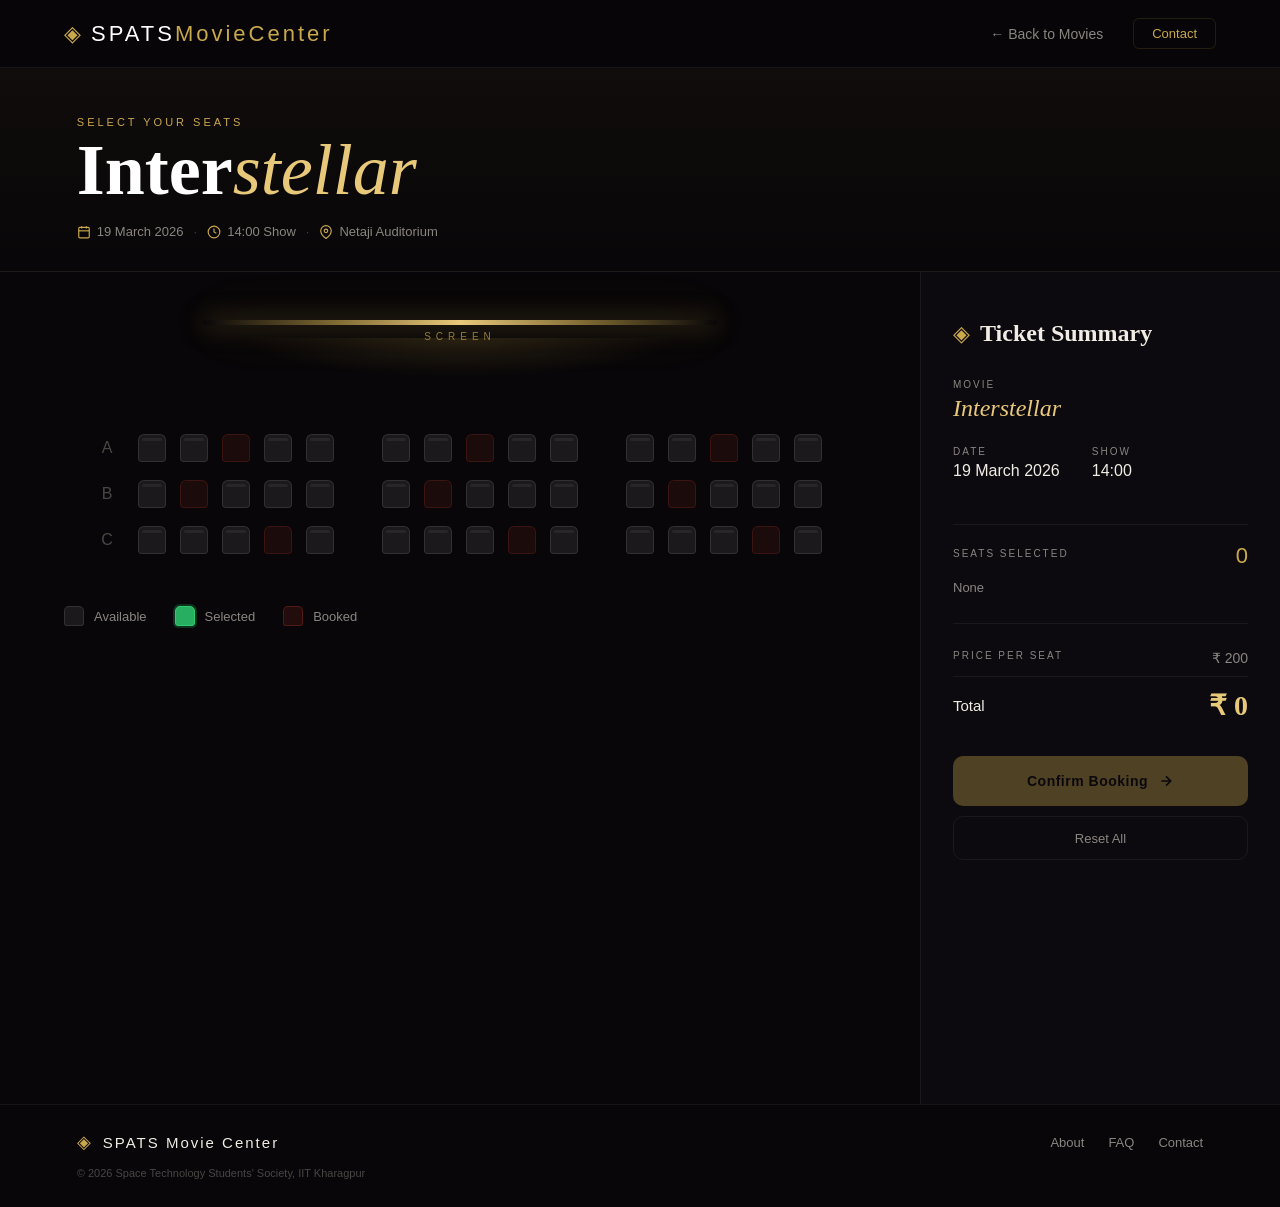
==== booking.html @ 10342fe6 "Add files via upload" ====
<!DOCTYPE html>
<html lang="en">
<head>
    <meta charset="UTF-8">
    <meta name="description" content="SPATS Movie Center">
    <title>Book Tickets — SPATS Movie Center</title>
    <link rel="stylesheet" href="booking.css">
</head>
<body>
    <header class="header" id="header">
        <a href="index2.html" class="logo">
            <span class="logo-icon">◈</span>
            <span class="logo-text">SPATS<em>MovieCenter</em></span>
        </a>
        <nav class="nav">
            <a href="index2.html" class="nav-link">← Back to Movies</a>
            <a href="mailto:dhairyadubey567@gmail.com" class="nav-cta">Contact</a>
        </nav>
    </header>

    <main class="booking-page">
        <div class="page-title">
            <p class="eyebrow">Select Your Seats</p>
            <h1 class="page-heading">Inter<em>stellar</em></h1>
            <div class="show-info">
                <span>
                    <svg width="14" height="14" viewBox="0 0 24 24" fill="none" stroke="currentColor" stroke-width="2"><rect x="3" y="4" width="18" height="18" rx="2"/><line x1="16" y1="2" x2="16" y2="6"/><line x1="8" y1="2" x2="8" y2="6"/><line x1="3" y1="10" x2="21" y2="10"/></svg>
                    19 March 2026
                </span>
                <span class="sep">·</span>
                <span>
                    <svg width="14" height="14" viewBox="0 0 24 24" fill="none" stroke="currentColor" stroke-width="2"><circle cx="12" cy="12" r="10"/><polyline points="12 6 12 12 16 14"/></svg>
                    14:00 Show
                </span>
                <span class="sep">·</span>
                <span>
                    <svg width="14" height="14" viewBox="0 0 24 24" fill="none" stroke="currentColor" stroke-width="2"><path d="M21 10c0 7-9 13-9 13s-9-6-9-13a9 9 0 0118 0z"/><circle cx="12" cy="10" r="3"/></svg>
                    Netaji Auditorium 
                </span>
            </div>
        </div>

        <div class="booking-layout">

            <div class="seat-area">
                <div class="screen-wrap">
                    <div class="screen-bar"></div>
                    <p class="screen-label">SCREEN</p>
                    <div class="screen-glow"></div>
                </div>

                <div class="seats-container">
                    <div class="row-group">
                        <span class="row-label">A</span>
                        <div class="row-seats">
                            <div class="seat-cluster">
                                <div class="seat" data-seat="A1"></div>
                                <div class="seat" data-seat="A2"></div>
                                <div class="seat booked" data-seat="A3"></div>
                                <div class="seat" data-seat="A4"></div>
                                <div class="seat" data-seat="A5"></div>
                            </div>
                            <div class="seat-cluster">
                                <div class="seat" data-seat="A6"></div>
                                <div class="seat" data-seat="A7"></div>
                                <div class="seat booked" data-seat="A8"></div>
                                <div class="seat" data-seat="A9"></div>
                                <div class="seat" data-seat="A10"></div>
                            </div>
                            <div class="seat-cluster">
                                <div class="seat" data-seat="A11"></div>
                                <div class="seat" data-seat="A12"></div>
                                <div class="seat booked" data-seat="A13"></div>
                                <div class="seat" data-seat="A14"></div>
                                <div class="seat" data-seat="A15"></div>
                            </div>
                        </div>
                    </div>

                    <div class="row-group">
                        <span class="row-label">B</span>
                        <div class="row-seats">
                            <div class="seat-cluster">
                                <div class="seat" data-seat="B1"></div>
                                <div class="seat booked" data-seat="B2"></div>
                                <div class="seat" data-seat="B3"></div>
                                <div class="seat" data-seat="B4"></div>
                                <div class="seat" data-seat="B5"></div>
                            </div>
                            <div class="seat-cluster">
                                <div class="seat" data-seat="B6"></div>
                                <div class="seat booked" data-seat="B7"></div>
                                <div class="seat" data-seat="B8"></div>
                                <div class="seat" data-seat="B9"></div>
                                <div class="seat" data-seat="B10"></div>
                            </div>
                            <div class="seat-cluster">
                                <div class="seat" data-seat="B11"></div>
                                <div class="seat booked" data-seat="B12"></div>
                                <div class="seat" data-seat="B13"></div>
                                <div class="seat" data-seat="B14"></div>
                                <div class="seat" data-seat="B15"></div>
                            </div>
                        </div>
                    </div>

                    <div class="row-group">
                        <span class="row-label">C</span>
                        <div class="row-seats">
                            <div class="seat-cluster">
                                <div class="seat" data-seat="C1"></div>
                                <div class="seat" data-seat="C2"></div>
                                <div class="seat" data-seat="C3"></div>
                                <div class="seat booked" data-seat="C4"></div>
                                <div class="seat" data-seat="C5"></div>
                            </div>
                            <div class="seat-cluster">
                                <div class="seat" data-seat="C6"></div>
                                <div class="seat" data-seat="C7"></div>
                                <div class="seat" data-seat="C8"></div>
                                <div class="seat booked" data-seat="C9"></div>
                                <div class="seat" data-seat="C10"></div>
                            </div>
                            <div class="seat-cluster">
                                <div class="seat" data-seat="C11"></div>
                                <div class="seat" data-seat="C12"></div>
                                <div class="seat" data-seat="C13"></div>
                                <div class="seat booked" data-seat="C14"></div>
                                <div class="seat" data-seat="C15"></div>
                            </div>
                        </div>
                    </div>
                </div>

                <div class="legend">
                    <div class="legend-item">
                        <div class="legend-seat available"></div>
                        <span>Available</span>
                    </div>
                    <div class="legend-item">
                        <div class="legend-seat selected-demo"></div>
                        <span>Selected</span>
                    </div>
                    <div class="legend-item">
                        <div class="legend-seat booked-demo"></div>
                        <span>Booked</span>
                    </div>
                </div>

            </div>


            <aside class="summary-panel">
                <div class="summary-header">
                    <span class="logo-icon" style="color:var(--gold)">◈</span>
                    <h2>Ticket Summary</h2>
                </div>

                <div class="summary-movie">
                    <p class="summary-label">Movie</p>
                    <p class="summary-value movie-name">Interstellar</p>
                </div>

                <div class="summary-row">
                    <div>
                        <p class="summary-label">Date</p>
                        <p class="summary-value">19 March 2026</p>
                    </div>
                    <div>
                        <p class="summary-label">Show</p>
                        <p class="summary-value">14:00</p>
                    </div>
                </div>

                <div class="summary-divider"></div>

                <div class="summary-seats-info">
                    <div class="seats-count-row">
                        <span class="summary-label">Seats Selected</span>
                        <span class="seats-badge" id="seatCount">0</span>
                    </div>
                    <p class="selected-seats-list" id="selectedSeats">None</p>
                </div>

                <div class="summary-divider"></div>

                <div class="price-row">
                    <span class="summary-label">Price per seat</span>
                    <span>₹ 200</span>
                </div>
                <div class="price-row total-row">
                    <span>Total</span>
                    <span class="total-amount">₹ <span id="totalPrice">0</span></span>
                </div>

                <button class="confirm-btn" id="confirmBtn" disabled>
                    Confirm Booking
                    <svg width="16" height="16" viewBox="0 0 24 24" fill="none" stroke="currentColor" stroke-width="2.5"><path d="M5 12h14M12 5l7 7-7 7"/></svg>
                </button>
                <button class="reset-btn" id="resetBtn">Reset All</button>
            </aside>

        </div>
    </main>

    <footer class="footer">
        <div class="footer-inner">
            <div class="footer-brand">
                <span class="logo-icon">◈</span>
                <span>SPATS Movie Center</span>
            </div>
            <nav class="footer-nav">
                <a href="#">About</a>
                <a href="#">FAQ</a>
                <a href="mailto:dhairyadubey567@gmail.com">Contact</a>
            </nav>
            <p class="copyright">© 2026 Space Technology Students' Society, IIT Kharagpur</p>
        </div>
    </footer>

    <script src="script.js"></script>
    <script>
        // Header scroll
        
    </script>
</body>
</html>
---- booking.css ----
/* ─────────────────────────────────────────
   SPATS MOVIE CENTER — booking.css
   Aesthetic: Cinematic Luxury Dark
───────────────────────────────────────── */

:root {
    --bg:        #080608;
    --bg-2:      #0e0b0f;
    --bg-card:   #100d12;
    --bg-panel:  #0d0a0f;
    --gold:      #c9a84c;
    --gold-lt:   #e8c97a;
    --gold-dim:  rgba(201,168,76,0.12);
    --red:       #c0392b;
    --red-dim:   rgba(192,57,43,0.15);
    --green:     #27ae60;
    --text:      #f0ece4;
    --text-muted:#8a8580;
    --border:    rgba(201,168,76,0.15);
    --border-sub:rgba(255,255,255,0.06);
    --radius:    12px;
    --transition: 0.3s cubic-bezier(0.16,1,0.3,1);
}

*, *::before, *::after { margin:0; padding:0; box-sizing:border-box; }
html { scroll-behavior: smooth; }
body {
    background: var(--bg);
    font-family: 'DM Sans', sans-serif;
    color: var(--text);
    overflow-x: hidden;
    -webkit-font-smoothing: antialiased;
}


.header {
    position: fixed;
    top: 0; left: 0; right: 0;
    z-index: 500;
    display: flex;
    align-items: center;
    justify-content: space-between;
    padding: 0 clamp(20px,5vw,72px);
    height: 68px;
    background: rgba(8,6,8,0.9);
    backdrop-filter: blur(12px);
    border-bottom: 1px solid var(--border-sub);
    transition: border-color var(--transition);
}
.header.scrolled { border-bottom-color: var(--border); }

.logo {
    display: flex; align-items: center; gap: 10px;
    text-decoration: none; color: var(--text);
}
.logo-icon { font-size: 22px; color: var(--gold); line-height:1; }
.logo-text {
    font-family: 'Bebas Neue', sans-serif;
    font-size: 22px; letter-spacing: 3px; color: #fff;
}
.logo-text em { font-style: normal; color: var(--gold); }

.nav { display: flex; align-items: center; gap: 8px; }
.nav-link {
    text-decoration: none; color: var(--text-muted);
    font-size: 14px; padding: 6px 14px; border-radius: 6px;
    transition: color var(--transition);
}
.nav-link:hover { color: var(--text); }
.nav-cta {
    text-decoration: none; font-size: 13px; font-weight: 500;
    color: var(--gold); border: 1px solid var(--border);
    padding: 7px 18px; border-radius: 6px; margin-left: 8px;
    transition: background var(--transition);
}
.nav-cta:hover { background: var(--gold-dim); }


.booking-page {
    padding-top: 68px;
    min-height: 100vh;
}

.page-title {
    padding: 48px clamp(24px,6vw,80px) 32px;
    border-bottom: 1px solid var(--border-sub);
    background: linear-gradient(180deg, rgba(201,168,76,0.04) 0%, transparent 100%);
}
.eyebrow {
    font-size: 11px; letter-spacing: 3px;
    text-transform: uppercase; color: var(--gold);
    margin-bottom: 8px;
}
.page-heading {
    font-family: 'Cormorant Garamond', serif;
    font-size: clamp(40px,6vw,72px);
    font-weight: 600; color: #fff;
    line-height: 0.95; margin-bottom: 20px;
}
.page-heading em { font-style: italic; font-weight: 300; color: var(--gold-lt); }

.show-info {
    display: flex; align-items: center; gap: 10px;
    flex-wrap: wrap;
}
.show-info span {
    display: flex; align-items: center; gap: 6px;
    font-size: 13px; color: var(--text-muted);
}
.show-info svg { color: var(--gold); flex-shrink: 0; }
.sep { color: var(--text-muted); opacity: 0.4; }


.booking-layout {
    display: flex;
    align-items: flex-start;
    gap: 0;
    padding: 0;
}

.seat-area {
    flex: 1 1 0;
    padding: 48px clamp(24px,5vw,72px) 60px;
    overflow-x: auto;
}

.screen-wrap {
    display: flex;
    flex-direction: column;
    align-items: center;
    margin-bottom: 56px;
    gap: 0;
    position: relative;
}
.screen-bar {
    width: clamp(240px, 65%, 520px);
    height: 5px;
    background: linear-gradient(to right, transparent, rgba(201,168,76,0.6), #e8c97a, rgba(201,168,76,0.6), transparent);
    border-radius: 4px;
    box-shadow: 0 0 24px rgba(201,168,76,0.5), 0 0 60px rgba(201,168,76,0.2);
}
.screen-glow {
    width: clamp(180px, 55%, 440px);
    height: 40px;
    background: radial-gradient(ellipse at top, rgba(201,168,76,0.15) 0%, transparent 70%);
    margin-top: -4px;
}
.screen-label {
    font-size: 10px;
    letter-spacing: 5px;
    text-transform: uppercase;
    color: var(--gold);
    opacity: 0.7;
    margin-top: 6px;
}


.seats-container {
    display: flex;
    flex-direction: column;
    gap: 18px;
    width: fit-content;
    margin: 0 auto;
}

.row-group {
    display: flex;
    align-items: center;
    gap: 20px;
}
.row-label {
    font-family: sans-serif;
    font-size: 16px;
    letter-spacing: 2px;
    color: var(--text-muted);
    width: 20px;
    text-align: center;
    flex-shrink: 0;
    opacity: 0.5;
}
.row-seats {
    display: flex;
    gap: clamp(18px, 4vw, 48px);
}
.seat-cluster {
    display: flex;
    gap: clamp(8px, 1.5vw, 14px);
}

.seat {
    width: clamp(20px, 3vw, 28px);
    height: clamp(20px, 3vw, 28px);
    background: rgba(255,255,255,0.08);
    border: 1px solid rgba(255,255,255,0.1);
    border-radius: 6px 6px 4px 4px;
    cursor: pointer;
    transition: background var(--transition), border-color var(--transition), transform 0.2s ease, box-shadow 0.2s ease;
    position: relative;
    flex-shrink: 0;
}

.seat::before {
    content: '';
    position: absolute;
    top: 3px; left: 3px; right: 3px;
    height: 3px;
    background: rgba(255,255,255,0.06);
    border-radius: 2px;
}
.seat:hover:not(.booked) {
    background: rgba(201,168,76,0.25);
    border-color: rgba(201,168,76,0.5);
    transform: translateY(-2px) scale(1.1);
    box-shadow: 0 4px 12px rgba(201,168,76,0.2);
}
.seat.selected {
    background: var(--green);
    border-color: #2ecc71;
    box-shadow: 0 0 0 2px rgba(39,174,96,0.35), 0 4px 12px rgba(39,174,96,0.3);
    animation: seat-pop 0.25s cubic-bezier(0.16,1,0.3,1);
}
.seat.selected::before { background: rgba(255,255,255,0.2); }
@keyframes seat-pop {
    0%  { transform: scale(0.8); }
    60% { transform: scale(1.15); }
    100%{ transform: scale(1); }
}
.seat.booked {
    background: var(--red-dim);
    border-color: rgba(192,57,43,0.3);
    pointer-events: none;
    cursor: not-allowed;
    
    opacity: 0.7;
}
.seat.booked::before { background: transparent; }


.legend {
    display: flex;
    align-items: center;
    gap: 28px;
    margin-top: 52px;
    flex-wrap: wrap;
}
.legend-item {
    display: flex;
    align-items: center;
    gap: 10px;
    font-size: 13px;
    color: var(--text-muted);
}
.legend-seat {
    width: 20px; height: 20px;
    border-radius: 5px 5px 3px 3px;
    flex-shrink: 0;
}
.legend-seat.available {
    background: rgba(255,255,255,0.08);
    border: 1px solid rgba(255,255,255,0.1);
}
.legend-seat.selected-demo {
    background: var(--green);
    border: 1px solid #2ecc71;
    box-shadow: 0 0 0 2px rgba(39,174,96,0.25);
}
.legend-seat.booked-demo {
    background: var(--red-dim);
    border: 1px solid rgba(192,57,43,0.3);
}

.summary-panel {
    width: clamp(280px, 30vw, 360px);
    flex-shrink: 0;
    background: var(--bg-panel);
    border-left: 1px solid var(--border-sub);
    padding: 48px 32px 52px;
    position: sticky;
    top: 68px;
    min-height: calc(100vh - 68px);
    display: flex;
    flex-direction: column;
    gap: 0;
}

.summary-header {
    display: flex;
    align-items: center;
    gap: 10px;
    margin-bottom: 32px;
}
.summary-header h2 {
    font-family: 'Cormorant Garamond', serif;
    font-size: 24px;
    font-weight: 600;
    color: var(--white);
}

.summary-label {
    font-size: 10px;
    letter-spacing: 2px;
    text-transform: uppercase;
    color: var(--text-muted);
    margin-bottom: 5px;
}
.summary-value {
    font-size: 16px;
    color: var(--text);
    font-weight: 400;
}
.movie-name {
    font-family: 'Cormorant Garamond', serif;
    font-size: 24px;
    font-style: italic;
    color: var(--gold-lt);
}

.summary-movie { margin-bottom: 24px; }
.summary-row {
    display: flex;
    gap: 32px;
    margin-bottom: 24px;
}

.summary-divider {
    height: 1px;
    background: var(--border-sub);
    margin: 20px 0;
}

.summary-seats-info { margin-bottom: 4px; }
.seats-count-row {
    display: flex;
    align-items: center;
    justify-content: space-between;
    margin-bottom: 10px;
}
.seats-badge {
    font-family: 'Bebas Neue', sans-serif;
    font-size: 22px;
    color: var(--gold);
    line-height: 1;
}
.selected-seats-list {
    font-size: 13px;
    color: var(--text-muted);
    line-height: 1.7;
    min-height: 22px;
    word-break: break-word;
}

.price-row {
    display: flex;
    justify-content: space-between;
    align-items: center;
    font-size: 14px;
    color: var(--text-muted);
    padding: 6px 0;
}
.total-row {
    font-size: 15px;
    font-weight: 500;
    color: var(--text);
    margin-top: 4px;
    padding-top: 12px;
    border-top: 1px solid var(--border-sub);
}
.total-amount {
    font-family: 'Cormorant Garamond', serif;
    font-size: 28px;
    font-weight: 600;
    color: var(--gold-lt);
}

.confirm-btn {
    display: flex;
    align-items: center;
    justify-content: center;
    gap: 10px;
    width: 100%;
    height: 50px;
    margin-top: 28px;
    background: var(--gold);
    color: #0a0608;
    font-family: 'DM Sans', sans-serif;
    font-size: 14px;
    font-weight: 600;
    letter-spacing: 0.5px;
    border: none;
    border-radius: 10px;
    cursor: pointer;
    transition: background var(--transition), transform var(--transition), box-shadow var(--transition);
}
.confirm-btn:hover:not(:disabled) {
    background: var(--gold-lt);
    transform: translateY(-2px);
    box-shadow: 0 10px 28px rgba(201,168,76,0.35);
}
.confirm-btn:disabled {
    opacity: 0.35;
    cursor: not-allowed;
}
.reset-btn {
    display: flex;
    align-items: center;
    justify-content: center;
    width: 100%;
    height: 44px;
    margin-top: 10px;
    background: transparent;
    color: var(--text-muted);
    font-family: 'DM Sans', sans-serif;
    font-size: 13px;
    border: 1px solid var(--border-sub);
    border-radius: 10px;
    cursor: pointer;
    transition: border-color var(--transition), color var(--transition), background var(--transition);
}
.reset-btn:hover {
    border-color: rgba(192,57,43,0.4);
    color: #e88070;
    background: rgba(192,57,43,0.06);
}


.footer {
    border-top: 1px solid var(--border-sub);
    padding: 28px clamp(24px,6vw,80px);
}
.footer-inner {
    display: flex;
    align-items: center;
    justify-content: space-between;
    flex-wrap: wrap;
    gap: 16px;
}
.footer-brand {
    display: flex; align-items: center; gap: 10px;
    font-family: 'Bebas Neue', sans-serif;
    font-size: 15px; letter-spacing: 2px; color: var(--text);
}
.footer-brand .logo-icon { color: var(--gold); font-size: 18px; }
.footer-nav { display: flex; gap: 24px; flex-wrap: wrap; }
.footer-nav a {
    text-decoration: none; font-size: 13px;
    color: var(--text-muted); transition: color 0.2s;
}
.footer-nav a:hover { color: var(--gold); }
.copyright { font-size: 11px; color: rgba(138,133,128,0.5); width: 100%; }


@media (max-width: 1122px) {
    .booking-layout {
        flex-direction: column;
    }
    .seat-area {
        padding: 40px clamp(20px,5vw,60px) 40px;
        border-right: none;
        border-bottom: 1px solid var(--border-sub);
        width: 100%;
        overflow: visible;
    }
    .summary-panel {
        order: 2;
        width: 100%;
        position: static;
        min-height: auto;
        border-left: none;
        border-top: 1px solid var(--border-sub);
        padding: 36px clamp(20px,5vw,60px) 48px;
    }
    .summary-row { gap: 48px; }
}

@media (max-width: 768px) {
    .nav { display: none; }
    .hamburger { display: flex; }

    .page-title { padding: 36px 20px 24px; }
    .seat-area { padding: 32px 16px; }

    .row-seats { gap: 14px; }
    .seat-cluster { gap: 8px; }
    .seat {
        width: 22px; height: 22px;
        border-radius: 5px 5px 3px 3px;
    }
    .screen-bar { width: 90%; }

    .footer-inner { flex-direction: column; align-items: flex-start; }
}

@media (max-width: 480px) {
    .row-seats { gap: 10px; }
    .seat-cluster { gap: 6px; }
    .seat { width: 18px; height: 18px; }
    .legend { gap: 16px; }
    .summary-panel { padding: 28px 16px 40px; }
}

@media (max-width: 380px) {
    .nav-link { display: none; }
    .row-seats { gap: 8px; }
    .seat-cluster { gap: 5px; }
    .seat { width: 16px; height: 16px; border-radius: 4px 4px 2px 2px; }
}
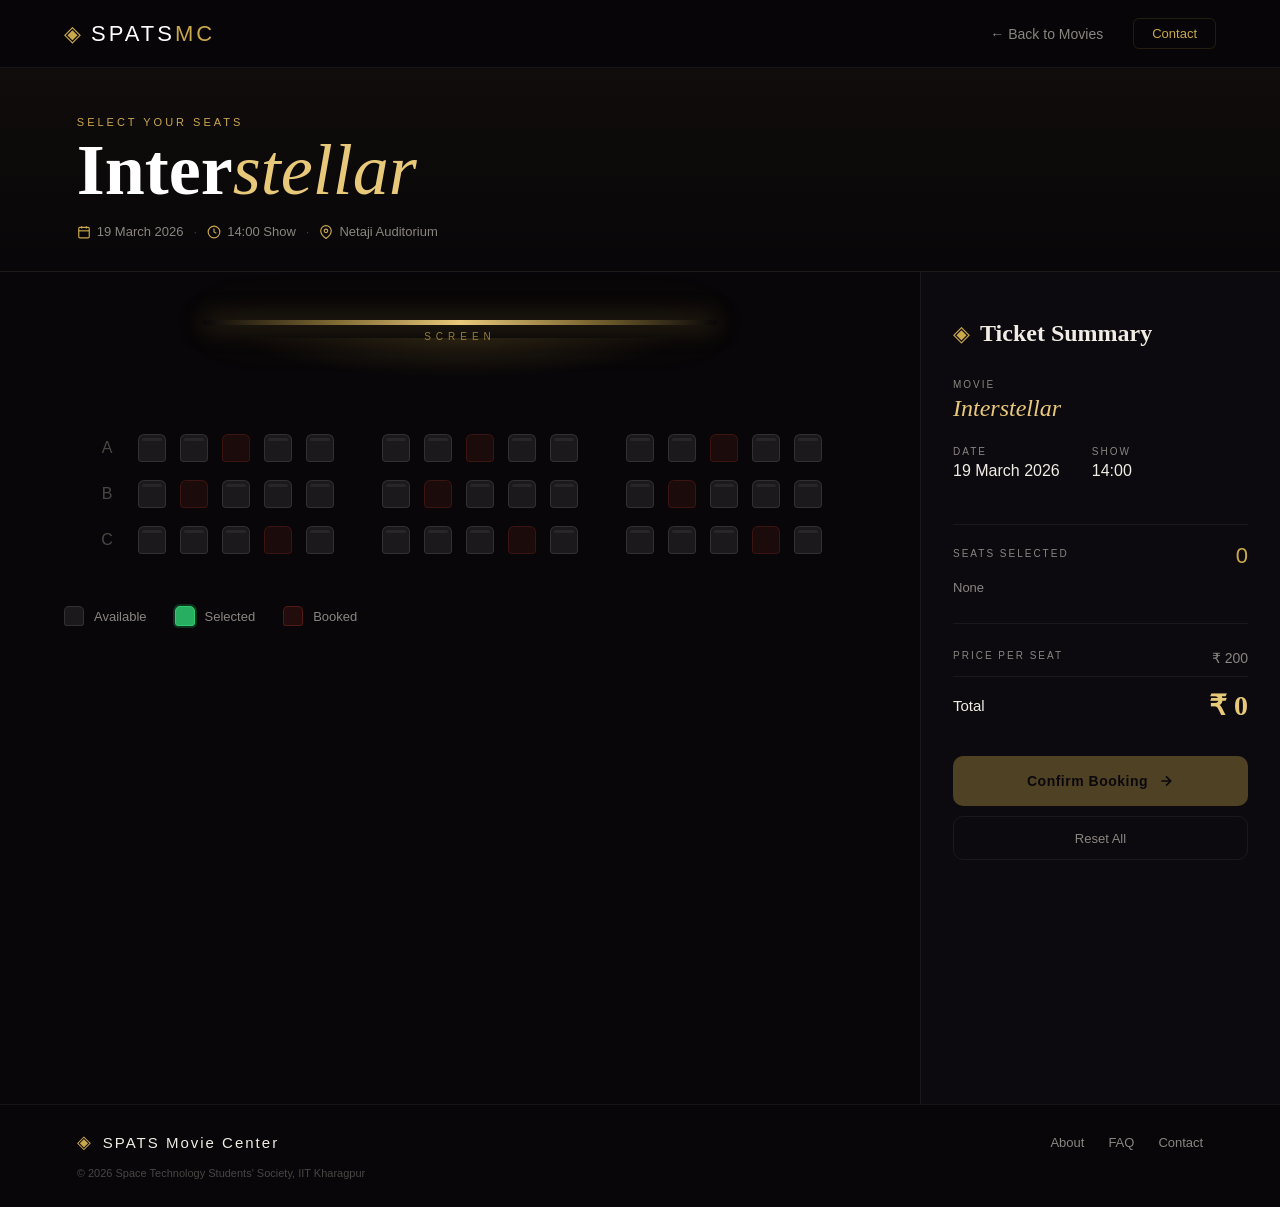
==== commit 86e95778: "Update logo text to 'SPATS MC'" ====
--- a/booking.html
+++ b/booking.html
@@ -3,6 +3,7 @@
 <head>
     <meta charset="UTF-8">
     <meta name="description" content="SPATS Movie Center">
+    <meta name="viewport" content="width=device-width,initial-scale=1.0">
     <title>Book Tickets — SPATS Movie Center</title>
     <link rel="stylesheet" href="booking.css">
 </head>
@@ -10,7 +11,7 @@
     <header class="header" id="header">
         <a href="index2.html" class="logo">
             <span class="logo-icon">◈</span>
-            <span class="logo-text">SPATS<em>MovieCenter</em></span>
+            <span class="logo-text">SPATS<em>MC</em></span>
         </a>
         <nav class="nav">
             <a href="index2.html" class="nav-link">← Back to Movies</a>
